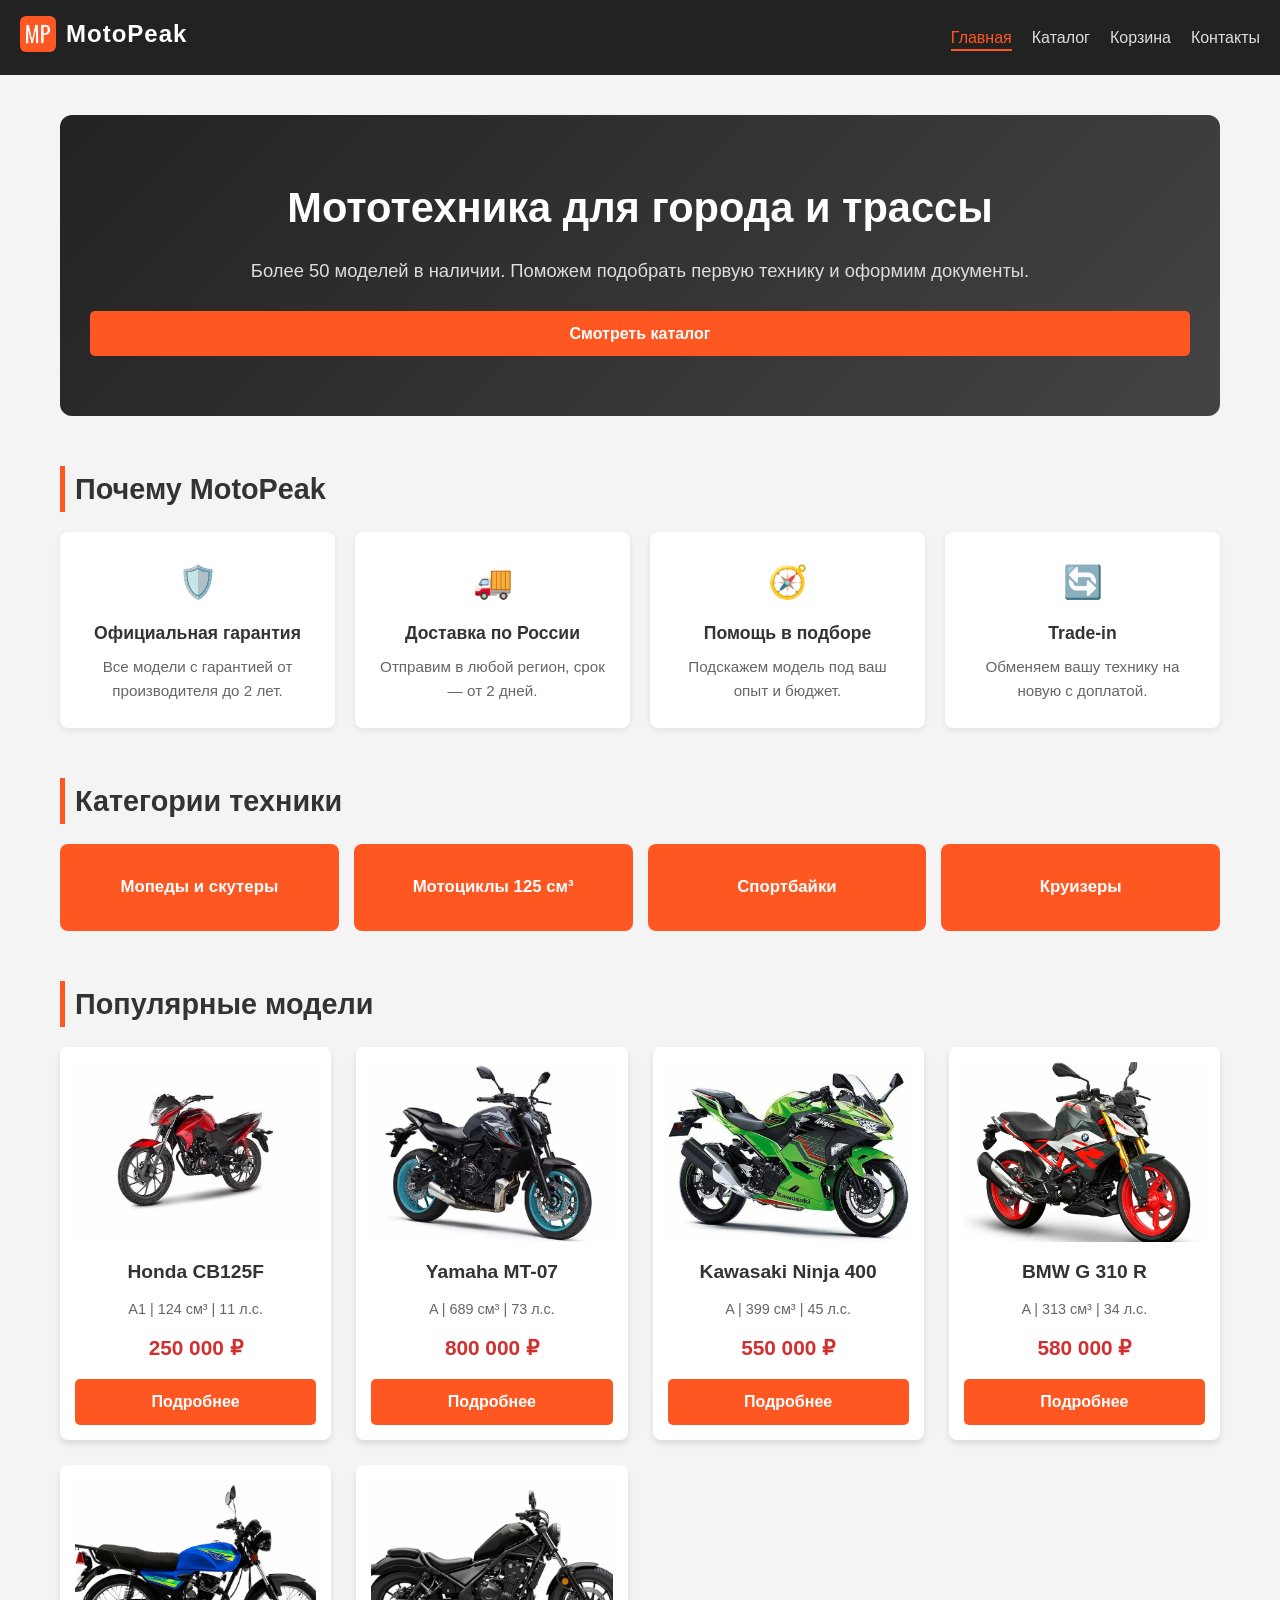
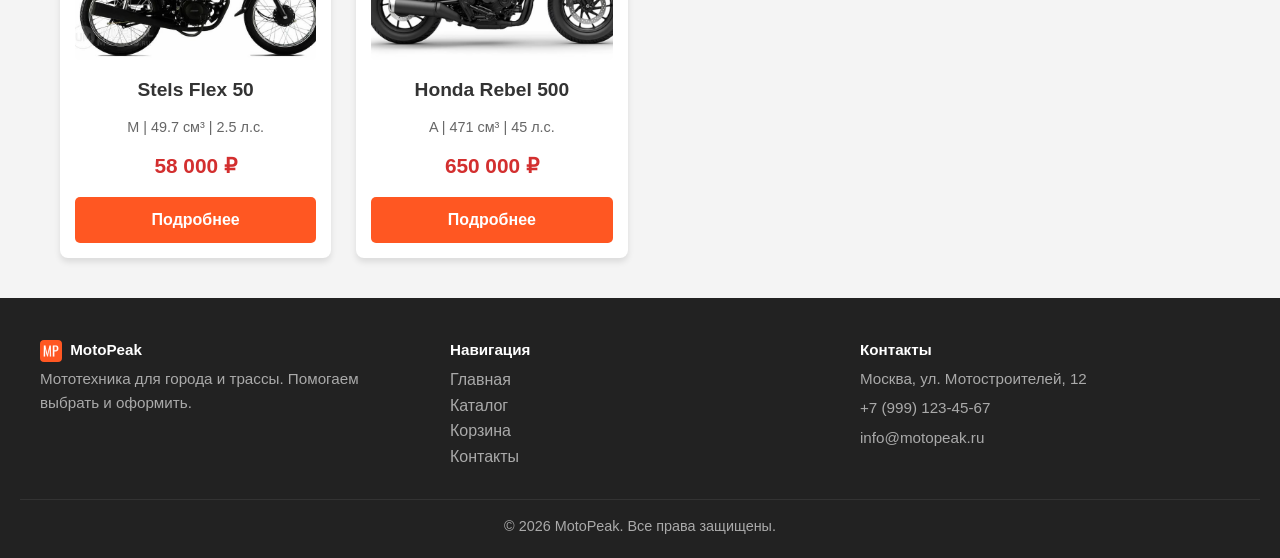
==== index.html @ 098b75d6 "ПР1" ====
<!DOCTYPE html>
<html lang="ru">
<head>
    <meta charset="UTF-8">
    <meta name="viewport" content="width=device-width, initial-scale=1.0">
    <title>MotoPeak — магазин мототехники</title>
	<link rel="icon" type="image/png" sizes="32x32" href="img/favicon/favicon-32x32.png">
	<link rel="icon" type="image/png" sizes="16x16" href="img/favicon/favicon-16x16.png">
	<link rel="apple-touch-icon" sizes="180x180" href="img/favicon/apple-touch-icon.png">
	<link rel="shortcut icon" href="img/favicon/favicon.ico">
	<meta name="description" content="MotoPeak — магазин мототехники. Более 50 моделей мотоциклов, скутеров и мопедов. Доставка по России, гарантия, trade-in.">
    <link rel="stylesheet" href="css/style.css">
</head>
<body>
    <header class="header">
        <div class="logo">
			<a href="index.html" class="logo-link">
				<img src="img/logo.png" alt="Логотип MotoPeak" class="logo-img">
				<span>MotoPeak</span>
			</a>
		</div>
        <nav class="main-nav">
            <ul>
                <li><a href="index.html" class="active">Главная</a></li>
                <li><a href="catalog.html">Каталог</a></li>
                <li><a href="cart.html">Корзина</a></li>
                <li><a href="contacts.html">Контакты</a></li>
            </ul>
        </nav>
    </header>

    <main>
        <!-- Hero -->
        <section class="hero">
            <div class="hero-content">
                <h1>Мототехника для города и трассы</h1>
                <p>Более 50 моделей в наличии. Поможем подобрать первую технику и оформим документы.</p>
                <a href="catalog.html" class="btn btn-large">Смотреть каталог</a>
            </div>
        </section>

        <!-- Преимущества -->
        <section class="advantages">
            <h2>Почему MotoPeak</h2>
            <div class="advantages-grid">
                <article class="advantage">
                    <span class="advantage-icon">🛡️</span>
                    <h3>Официальная гарантия</h3>
                    <p>Все модели с гарантией от производителя до 2 лет.</p>
                </article>
                <article class="advantage">
                    <span class="advantage-icon">🚚</span>
                    <h3>Доставка по России</h3>
                    <p>Отправим в любой регион, срок — от 2 дней.</p>
                </article>
                <article class="advantage">
                    <span class="advantage-icon">🧭</span>
                    <h3>Помощь в подборе</h3>
                    <p>Подскажем модель под ваш опыт и бюджет.</p>
                </article>
                <article class="advantage">
                    <span class="advantage-icon">🔄</span>
                    <h3>Trade-in</h3>
                    <p>Обменяем вашу технику на новую с доплатой.</p>
                </article>
            </div>
        </section>

        <!-- Категории -->
        <section class="categories">
            <h2>Категории техники</h2>
            <div class="categories-grid">
                <a href="catalog.html" class="category-card">Мопеды и скутеры</a>
                <a href="catalog.html" class="category-card">Мотоциклы 125 см³</a>
                <a href="catalog.html" class="category-card">Спортбайки</a>
                <a href="catalog.html" class="category-card">Круизеры</a>
            </div>
        </section>

        <!-- Популярные модели -->
        <section class="featured">
            <h2>Популярные модели</h2>
            <div class="product-grid">
                <article class="product-card">
                    <img src="img/honda-cb125f.jpg" alt="Мотоцикл Honda CB125F" class="product-img">
                    <h3>Honda CB125F</h3>
                    <p class="specs">A1 | 124 см³ | 11 л.с.</p>
                    <p class="price">250 000 ₽</p>
                    <a href="item.html" class="btn">Подробнее</a>
                </article>
                <article class="product-card">
                    <img src="img/yamaha-mt07.jpg" alt="Мотоцикл Yamaha MT-07" class="product-img">
                    <h3>Yamaha MT-07</h3>
                    <p class="specs">A | 689 см³ | 73 л.с.</p>
                    <p class="price">800 000 ₽</p>
                    <a href="item.html" class="btn">Подробнее</a>
                </article>
                <article class="product-card">
                    <img src="img/kawasaki-ninja400.jpg" alt="Мотоцикл Kawasaki Ninja 400" class="product-img">
                    <h3>Kawasaki Ninja 400</h3>
                    <p class="specs">A | 399 см³ | 45 л.с.</p>
                    <p class="price">550 000 ₽</p>
                    <a href="item.html" class="btn">Подробнее</a>
                </article>
                <article class="product-card">
                    <img src="img/bmw-g310r.jpg" alt="Мотоцикл BMW G 310 R" class="product-img">
                    <h3>BMW G 310 R</h3>
                    <p class="specs">A | 313 см³ | 34 л.с.</p>
                    <p class="price">580 000 ₽</p>
                    <a href="item.html" class="btn">Подробнее</a>
                </article>
                <article class="product-card">
                    <img src="img/stels-flex50.jpg" alt="Скутер Stels Flex 50" class="product-img">
                    <h3>Stels Flex 50</h3>
                    <p class="specs">M | 49.7 см³ | 2.5 л.с.</p>
                    <p class="price">58 000 ₽</p>
                    <a href="item.html" class="btn">Подробнее</a>
                </article>
                <article class="product-card">
                    <img src="img/honda-rebel500.jpg" alt="Мотоцикл Honda Rebel 500" class="product-img">
                    <h3>Honda Rebel 500</h3>
                    <p class="specs">A | 471 см³ | 45 л.с.</p>
                    <p class="price">650 000 ₽</p>
                    <a href="item.html" class="btn">Подробнее</a>
                </article>
            </div>
        </section>
    </main>

    <footer class="footer">
    <div class="footer-content">
        <div class="footer-col">
            <p class="footer-title"><img src="img/logo.png" alt="" class="footer-logo-img"> MotoPeak</p>
            <p>Мототехника для города и трассы. Помогаем выбрать и оформить.</p>
        </div>
        <div class="footer-col">
            <p class="footer-title">Навигация</p>
            <ul>
                <li><a href="index.html">Главная</a></li>
                <li><a href="catalog.html">Каталог</a></li>
                <li><a href="cart.html">Корзина</a></li>
                <li><a href="contacts.html">Контакты</a></li>
            </ul>
        </div>
        <div class="footer-col">
            <p class="footer-title">Контакты</p>
            <p>Москва, ул. Мотостроителей, 12</p>
            <p>+7 (999) 123-45-67</p>
            <p>info@motopeak.ru</p>
        </div>
    </div>
    <p class="footer-bottom">&copy; 2026 MotoPeak. Все права защищены.</p>
</footer>
</body>
</html>
---- css/style.css ----
/* --- Базовые настройки --- */
* {
    margin: 0;
    padding: 0;
    box-sizing: border-box;
}

body {
    font-family: 'Segoe UI', Tahoma, Geneva, Verdana, sans-serif;
    line-height: 1.6;
    color: #333;
    background-color: #f4f4f4;
    display: flex;
    flex-direction: column;
    min-height: 100vh;
}

a {
    text-decoration: none;
    color: inherit;
}

/* --- Шапка сайта --- */
.header {
    background-color: #222;
    color: #fff;
    padding: 15px 20px;
    display: flex;
    justify-content: space-between;
    align-items: center;
    flex-wrap: wrap;
}

.logo span {
    font-size: 1.5rem;
    font-weight: bold;
    letter-spacing: 1px;
}

.main-nav ul {
    list-style: none;
    display: flex;
    gap: 20px;
    flex-wrap: wrap;
}

.main-nav a {
    color: #ddd;
    font-weight: 500;
    transition: color 0.3s ease;
}

.main-nav a:hover {
    color: #ff5722;
}

/* --- Основная часть --- */
main {
    flex: 1;
    max-width: 1200px;
    margin: 0 auto;
    padding: 40px 20px;
    width: 100%;
}

h1 {
    text-align: center;
    font-size: 2.2rem;
    margin-bottom: 10px;
    color: #111;
}

.subtitle {
    text-align: center;
    color: #666;
    margin-bottom: 40px;
}

h2 {
    font-size: 1.8rem;
    margin-bottom: 20px;
    border-left: 5px solid #ff5722;
    padding-left: 10px;
}

/* --- Hero --- */
.hero {
    background: linear-gradient(135deg, #222 0%, #444 100%);
    color: #fff;
    padding: 60px 30px;
    border-radius: 12px;
    margin-bottom: 50px;
    text-align: center;
}
.hero h1 { color: #fff; font-size: 2.6rem; margin-bottom: 15px; }
.hero p { font-size: 1.15rem; color: #ddd; margin-bottom: 25px; }
.btn-large { padding: 14px 32px; font-size: 1.1rem; width: auto; display: inline-block; }

/* --- Преимущества --- */
.advantages { margin-bottom: 50px; }
.advantages-grid {
    display: grid;
    grid-template-columns: repeat(auto-fit, minmax(220px, 1fr));
    gap: 20px;
}
.advantage {
    background: #fff;
    padding: 25px 20px;
    border-radius: 8px;
    text-align: center;
    box-shadow: 0 2px 6px rgba(0,0,0,0.08);
}
.advantage-icon { font-size: 2rem; display: block; margin-bottom: 10px; }
.advantage h3 { font-size: 1.1rem; margin-bottom: 8px; }
.advantage p { color: #666; font-size: 0.95rem; }

/* --- Категории --- */
.categories { margin-bottom: 50px; }
.categories-grid {
    display: grid;
    grid-template-columns: repeat(auto-fit, minmax(180px, 1fr));
    gap: 15px;
}
.category-card {
    background: #ff5722;
    color: #fff;
    padding: 30px 15px;
    border-radius: 8px;
    text-align: center;
    font-weight: bold;
    font-size: 1.05rem;
    transition: background 0.3s;
}
.category-card:hover { background: #e64a19; }

/* --- Сетка карточек --- */
.product-grid {
    display: grid;
    grid-template-columns: repeat(auto-fill, minmax(250px, 1fr));
    gap: 25px;
}

.product-card {
    background: #fff;
    border-radius: 8px;
    padding: 15px;
    box-shadow: 0 4px 6px rgba(0,0,0,0.1);
    display: flex;
    flex-direction: column;
    align-items: center;
    text-align: center;
    transition: transform 0.2s ease, box-shadow 0.2s ease;
}

.product-card:hover {
    transform: translateY(-5px);
    box-shadow: 0 8px 15px rgba(0,0,0,0.15);
}

.product-img {
    width: 100%;
    height: 180px;
    object-fit: cover;
    border-radius: 5px;
    margin-bottom: 15px;
    background-color: #e0e0e0;
}

.product-card h3 {
    font-size: 1.2rem;
    margin-bottom: 10px;
}

.specs {
    font-size: 0.9rem;
    color: #666;
    margin-bottom: 10px;
}

.price {
    font-size: 1.3rem;
    font-weight: bold;
    color: #d32f2f;
    margin-bottom: 15px;
    margin-top: auto;
}

.btn {
    display: inline-block;
    background-color: #ff5722;
    color: #fff;
    padding: 10px 20px;
    border-radius: 5px;
    font-weight: bold;
    transition: background-color 0.3s;
    width: 100%;
    text-align: center;
    border: none;
    cursor: pointer;
    font-family: inherit;
    font-size: 1rem;
}

.btn:hover {
    background-color: #e64a19;
}

.btn-secondary {
    background-color: #555;
}
.btn-secondary:hover {
    background-color: #333;
}

/* --- Фильтры --- */
.filters {
    display: flex;
    flex-wrap: wrap;
    gap: 20px;
    background: #fff;
    padding: 15px 20px;
    border-radius: 8px;
    margin-bottom: 30px;
    box-shadow: 0 2px 4px rgba(0,0,0,0.05);
}

.filter-group {
    display: flex;
    flex-direction: column;
}

.filter-group label {
    font-size: 0.9rem;
    margin-bottom: 5px;
    color: #555;
    font-weight: bold;
}

.filter-group select {
    padding: 8px 12px;
    border: 1px solid #ccc;
    border-radius: 4px;
    font-family: inherit;
    background-color: #f9f9f9;
}

/* --- Страница товара --- */
.item-container {
    display: grid;
    grid-template-columns: 1fr 1fr;
    gap: 40px;
    background: #fff;
    padding: 30px;
    border-radius: 8px;
    box-shadow: 0 4px 6px rgba(0,0,0,0.1);
    margin-bottom: 50px;
}

.item-image .product-img {
    height: auto;
    max-height: 500px;
}

.item-details h2 {
    font-size: 1.4rem;
    border-left: none;
    padding-left: 0;
    margin-top: 25px;
    margin-bottom: 15px;
}

.specs-list {
    list-style: none;
    margin-bottom: 20px;
}

.specs-list li {
    padding: 8px 0;
    border-bottom: 1px solid #eee;
}

.item-details .price {
    font-size: 2rem;
    margin-bottom: 20px;
}

.add-to-cart {
    margin-top: 20px;
    cursor: pointer;
    font-size: 1.1rem;
}

.item-guarantees {
    display: flex;
    flex-wrap: wrap;
    gap: 15px;
    margin: 20px 0;
    font-size: 0.95rem;
    color: #555;
}

/* --- Корзина --- */
.cart-container {
    background: #fff;
    padding: 20px;
    border-radius: 8px;
    box-shadow: 0 4px 6px rgba(0,0,0,0.1);
}

.cart-table {
    width: 100%;
    border-collapse: collapse;
    margin-bottom: 20px;
}

.cart-table th, .cart-table td {
    padding: 12px;
    text-align: left;
    border-bottom: 1px solid #ddd;
}

.cart-table th {
    background-color: #f4f4f4;
    font-weight: bold;
}

.text-right {
    text-align: right;
}

.cart-actions {
    display: flex;
    justify-content: space-between;
    margin-top: 20px;
    gap: 15px;
    flex-wrap: wrap;
}

/* --- Контакты --- */
.contacts-container {
    display: grid;
    grid-template-columns: 1fr 1fr;
    gap: 40px;
}

.contact-info, .contact-form {
    background: #fff;
    padding: 30px;
    border-radius: 8px;
    box-shadow: 0 4px 6px rgba(0,0,0,0.1);
}

.slogan {
    font-style: italic;
    color: #ff5722;
    margin-top: 20px;
    font-size: 1.1rem;
}

/* --- Формы --- */
.form-group {
    margin-bottom: 15px;
}

.form-group label {
    display: block;
    margin-bottom: 5px;
    font-weight: bold;
    color: #333;
}

.form-group input, .form-group textarea {
    width: 100%;
    padding: 10px;
    border: 1px solid #ccc;
    border-radius: 4px;
    font-family: inherit;
}

.form-group input:disabled, .form-group textarea:disabled,
select:disabled, button:disabled, .btn:disabled {
    background-color: #e9ecef;
    cursor: not-allowed;
    opacity: 0.7;
}

/* --- Хлебные крошки --- */
.breadcrumbs {
    font-size: 0.9rem;
    color: #666;
    margin-bottom: 20px;
}
.breadcrumbs a { color: #ff5722; }
.breadcrumbs span { color: #999; }

/* --- Блок "Не нашли модель" --- */
.catalog-cta {
    background: #fff;
    padding: 30px;
    border-radius: 8px;
    text-align: center;
    margin-top: 40px;
    box-shadow: 0 4px 6px rgba(0,0,0,0.1);
}
.catalog-cta h2 { border-left: none; padding-left: 0; }
.catalog-cta p { margin-bottom: 20px; color: #666; }
.catalog-cta .btn { width: auto; display: inline-block; }

/* --- Похожие модели --- */
.related { margin-top: 50px; }

/* --- Подвал --- */
.footer {
    background-color: #222;
    color: #aaa;
    padding: 40px 20px 20px;
    margin-top: auto;
}
.footer-content {
    max-width: 1200px;
    margin: 0 auto;
    display: grid;
    grid-template-columns: repeat(auto-fit, minmax(220px, 1fr));
    gap: 30px;
}
.footer-col h3 { color: #fff; margin-bottom: 12px; font-size: 1.05rem; }
.footer-col ul { list-style: none; }
.footer-col a { color: #aaa; }
.footer-col a:hover { color: #ff5722; }
.footer-col p { font-size: 0.95rem; margin-bottom: 5px; }
.footer-bottom {
    text-align: center;
    border-top: 1px solid #333;
    padding-top: 15px;
    margin-top: 30px;
    font-size: 0.9rem;
}

/* --- Адаптивность --- */
@media (max-width: 768px) {
    .item-container, .contacts-container {
        grid-template-columns: 1fr;
    }
    .cart-table {
        display: block;
        overflow-x: auto;
    }
}

@media (max-width: 600px) {
    .header {
        flex-direction: column;
        gap: 15px;
    }
    .main-nav ul {
        justify-content: center;
        gap: 15px;
    }
    h1 { font-size: 1.8rem; }
    .hero h1 { font-size: 2rem; }
    .product-grid {
        grid-template-columns: 1fr;
    }
    .cart-actions {
        flex-direction: column;
    }
}

/* --- Логотип в шапке --- */
.logo-link {
    display: inline-flex;
    align-items: center;
    gap: 10px;
}
.logo-link span {
    font-size: 1.5rem;
    font-weight: bold;
    letter-spacing: 1px;
    color: #fff;
}
.logo-img {
    height: 36px;
    width: 36px;
    border-radius: 6px;
    display: block;
}

/* --- Логотип в подвале --- */
.footer-logo-img {
    height: 22px;
    width: 22px;
    border-radius: 4px;
    vertical-align: middle;
    margin-right: 4px;
}

/* --- Стили для заголовков в подвале --- */
.footer-title {
    color: #fff;
    margin-bottom: 12px;
    font-size: 1.05rem;
    font-weight: bold;
}

.main-nav a.active {
    color: #ff5722; /* Оранжевый цвет */
    border-bottom: 2px solid #ff5722;
    padding-bottom: 3px;
}
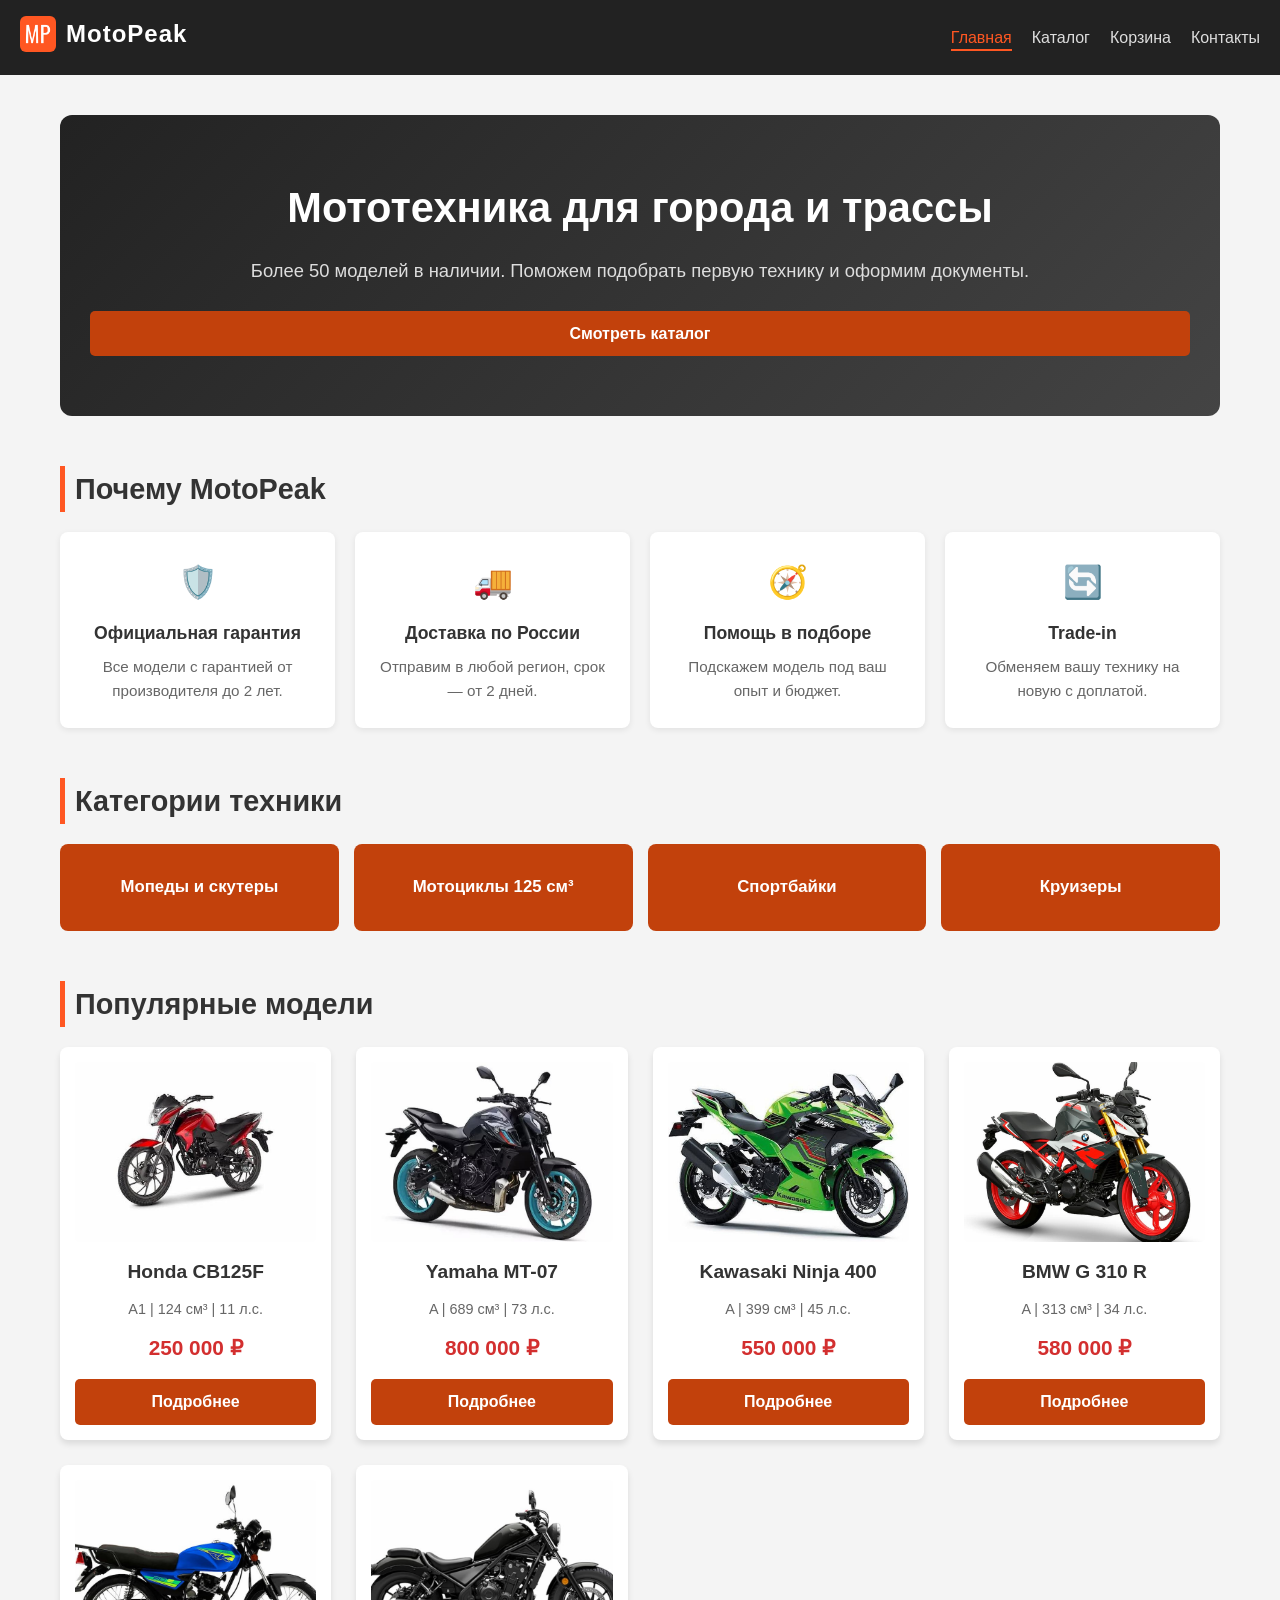
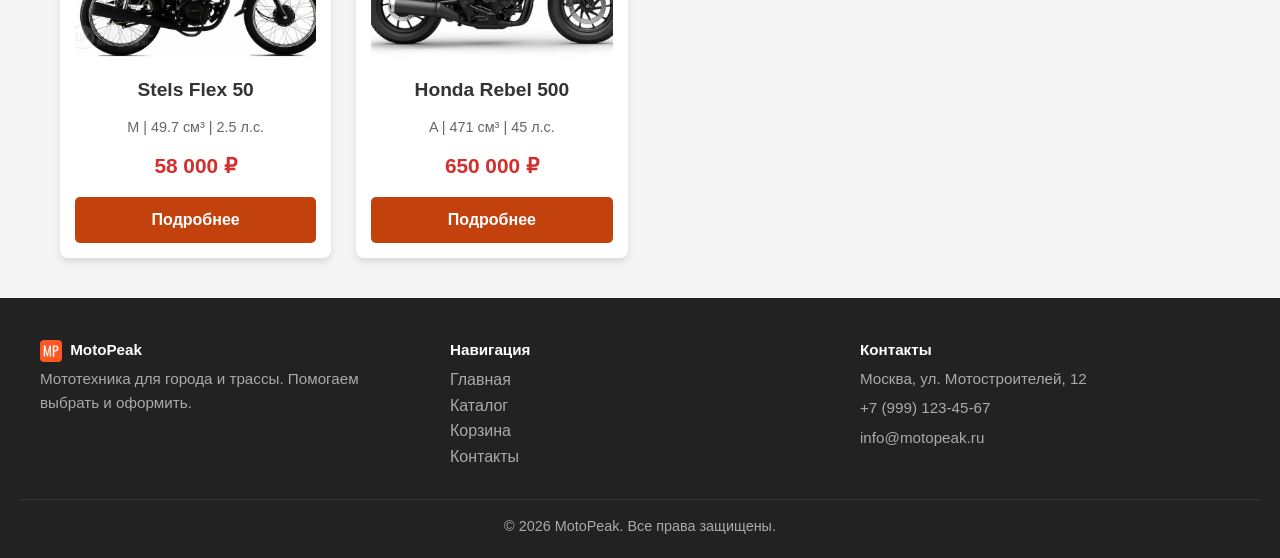
==== commit cb87ce89: "Update index.html" ====
--- a/index.html
+++ b/index.html
@@ -4,21 +4,21 @@
     <meta charset="UTF-8">
     <meta name="viewport" content="width=device-width, initial-scale=1.0">
     <title>MotoPeak — магазин мототехники</title>
-	<link rel="icon" type="image/png" sizes="32x32" href="img/favicon/favicon-32x32.png">
-	<link rel="icon" type="image/png" sizes="16x16" href="img/favicon/favicon-16x16.png">
-	<link rel="apple-touch-icon" sizes="180x180" href="img/favicon/apple-touch-icon.png">
-	<link rel="shortcut icon" href="img/favicon/favicon.ico">
-	<meta name="description" content="MotoPeak — магазин мототехники. Более 50 моделей мотоциклов, скутеров и мопедов. Доставка по России, гарантия, trade-in.">
+    <meta name="description" content="MotoPeak — магазин мототехники. Более 50 моделей мотоциклов, скутеров и мопедов. Доставка по России, гарантия, trade-in.">
+    <link rel="icon" type="image/png" sizes="32x32" href="img/favicon/favicon-32x32.png">
+    <link rel="icon" type="image/png" sizes="16x16" href="img/favicon/favicon-16x16.png">
+    <link rel="apple-touch-icon" sizes="180x180" href="img/favicon/apple-touch-icon.png">
+    <link rel="shortcut icon" href="img/favicon/favicon.ico">
     <link rel="stylesheet" href="css/style.css">
 </head>
 <body>
     <header class="header">
         <div class="logo">
-			<a href="index.html" class="logo-link">
-				<img src="img/logo.png" alt="Логотип MotoPeak" class="logo-img">
-				<span>MotoPeak</span>
-			</a>
-		</div>
+            <a href="index.html" class="logo-link">
+                <img src="img/logo.png" alt="Логотип MotoPeak" class="logo-img">
+                <span>MotoPeak</span>
+            </a>
+        </div>
         <nav class="main-nav">
             <ul>
                 <li><a href="index.html" class="active">Главная</a></li>
@@ -128,28 +128,28 @@
     </main>
 
     <footer class="footer">
-    <div class="footer-content">
-        <div class="footer-col">
-            <p class="footer-title"><img src="img/logo.png" alt="" class="footer-logo-img"> MotoPeak</p>
-            <p>Мототехника для города и трассы. Помогаем выбрать и оформить.</p>
+        <div class="footer-content">
+            <div class="footer-col">
+                <p class="footer-title"><img src="img/logo.png" alt="" class="footer-logo-img"> MotoPeak</p>
+                <p>Мототехника для города и трассы. Помогаем выбрать и оформить.</p>
+            </div>
+            <div class="footer-col">
+                <p class="footer-title">Навигация</p>
+                <ul>
+                    <li><a href="index.html">Главная</a></li>
+                    <li><a href="catalog.html">Каталог</a></li>
+                    <li><a href="cart.html">Корзина</a></li>
+                    <li><a href="contacts.html">Контакты</a></li>
+                </ul>
+            </div>
+            <div class="footer-col">
+                <p class="footer-title">Контакты</p>
+                <p>Москва, ул. Мотостроителей, 12</p>
+                <p>+7 (999) 123-45-67</p>
+                <p>info@motopeak.ru</p>
+            </div>
         </div>
-        <div class="footer-col">
-            <p class="footer-title">Навигация</p>
-            <ul>
-                <li><a href="index.html">Главная</a></li>
-                <li><a href="catalog.html">Каталог</a></li>
-                <li><a href="cart.html">Корзина</a></li>
-                <li><a href="contacts.html">Контакты</a></li>
-            </ul>
-        </div>
-        <div class="footer-col">
-            <p class="footer-title">Контакты</p>
-            <p>Москва, ул. Мотостроителей, 12</p>
-            <p>+7 (999) 123-45-67</p>
-            <p>info@motopeak.ru</p>
-        </div>
-    </div>
-    <p class="footer-bottom">&copy; 2026 MotoPeak. Все права защищены.</p>
-</footer>
+        <p class="footer-bottom">&copy; 2026 MotoPeak. Все права защищены.</p>
+    </footer>
 </body>
-</html>+</html>
--- a/css/style.css
+++ b/css/style.css
@@ -31,10 +31,22 @@
     flex-wrap: wrap;
 }
 
-.logo span {
+.logo-link {
+    display: inline-flex;
+    align-items: center;
+    gap: 10px;
+}
+.logo-link span {
     font-size: 1.5rem;
     font-weight: bold;
     letter-spacing: 1px;
+    color: #fff;
+}
+.logo-img {
+    height: 36px;
+    width: 36px;
+    border-radius: 6px;
+    display: block;
 }
 
 .main-nav ul {
@@ -52,6 +64,12 @@
 
 .main-nav a:hover {
     color: #ff5722;
+}
+
+.main-nav a.active {
+    color: #ff5722;
+    border-bottom: 2px solid #ff5722;
+    padding-bottom: 3px;
 }
 
 /* --- Основная часть --- */
@@ -122,7 +140,7 @@
     gap: 15px;
 }
 .category-card {
-    background: #ff5722;
+    background: #c2410c;
     color: #fff;
     padding: 30px 15px;
     border-radius: 8px;
@@ -131,7 +149,7 @@
     font-size: 1.05rem;
     transition: background 0.3s;
 }
-.category-card:hover { background: #e64a19; }
+.category-card:hover { background: #a52f08; }
 
 /* --- Сетка карточек --- */
 .product-grid {
@@ -187,7 +205,7 @@
 
 .btn {
     display: inline-block;
-    background-color: #ff5722;
+    background-color: #c2410c;
     color: #fff;
     padding: 10px 20px;
     border-radius: 5px;
@@ -202,7 +220,7 @@
 }
 
 .btn:hover {
-    background-color: #e64a19;
+    background-color: #a52f08;
 }
 
 .btn-secondary {
@@ -352,7 +370,7 @@
 
 .slogan {
     font-style: italic;
-    color: #ff5722;
+    color: #c2410c;
     margin-top: 20px;
     font-size: 1.1rem;
 }
@@ -380,6 +398,7 @@
 .form-group input:disabled, .form-group textarea:disabled,
 select:disabled, button:disabled, .btn:disabled {
     background-color: #e9ecef;
+    color: #444;
     cursor: not-allowed;
     opacity: 0.7;
 }
@@ -390,8 +409,8 @@
     color: #666;
     margin-bottom: 20px;
 }
-.breadcrumbs a { color: #ff5722; }
-.breadcrumbs span { color: #999; }
+.breadcrumbs a { color: #c2410c; text-decoration: underline; }
+.breadcrumbs span { color: #666; }
 
 /* --- Блок "Не нашли модель" --- */
 .catalog-cta {
@@ -423,7 +442,6 @@
     grid-template-columns: repeat(auto-fit, minmax(220px, 1fr));
     gap: 30px;
 }
-.footer-col h3 { color: #fff; margin-bottom: 12px; font-size: 1.05rem; }
 .footer-col ul { list-style: none; }
 .footer-col a { color: #aaa; }
 .footer-col a:hover { color: #ff5722; }
@@ -434,6 +452,21 @@
     padding-top: 15px;
     margin-top: 30px;
     font-size: 0.9rem;
+}
+
+.footer-logo-img {
+    height: 22px;
+    width: 22px;
+    border-radius: 4px;
+    vertical-align: middle;
+    margin-right: 4px;
+}
+
+.footer-title {
+    color: #fff;
+    margin-bottom: 12px;
+    font-size: 1.05rem;
+    font-weight: bold;
 }
 
 /* --- Адаптивность --- */
@@ -465,45 +498,3 @@
         flex-direction: column;
     }
 }
-
-/* --- Логотип в шапке --- */
-.logo-link {
-    display: inline-flex;
-    align-items: center;
-    gap: 10px;
-}
-.logo-link span {
-    font-size: 1.5rem;
-    font-weight: bold;
-    letter-spacing: 1px;
-    color: #fff;
-}
-.logo-img {
-    height: 36px;
-    width: 36px;
-    border-radius: 6px;
-    display: block;
-}
-
-/* --- Логотип в подвале --- */
-.footer-logo-img {
-    height: 22px;
-    width: 22px;
-    border-radius: 4px;
-    vertical-align: middle;
-    margin-right: 4px;
-}
-
-/* --- Стили для заголовков в подвале --- */
-.footer-title {
-    color: #fff;
-    margin-bottom: 12px;
-    font-size: 1.05rem;
-    font-weight: bold;
-}
-
-.main-nav a.active {
-    color: #ff5722; /* Оранжевый цвет */
-    border-bottom: 2px solid #ff5722;
-    padding-bottom: 3px;
-}
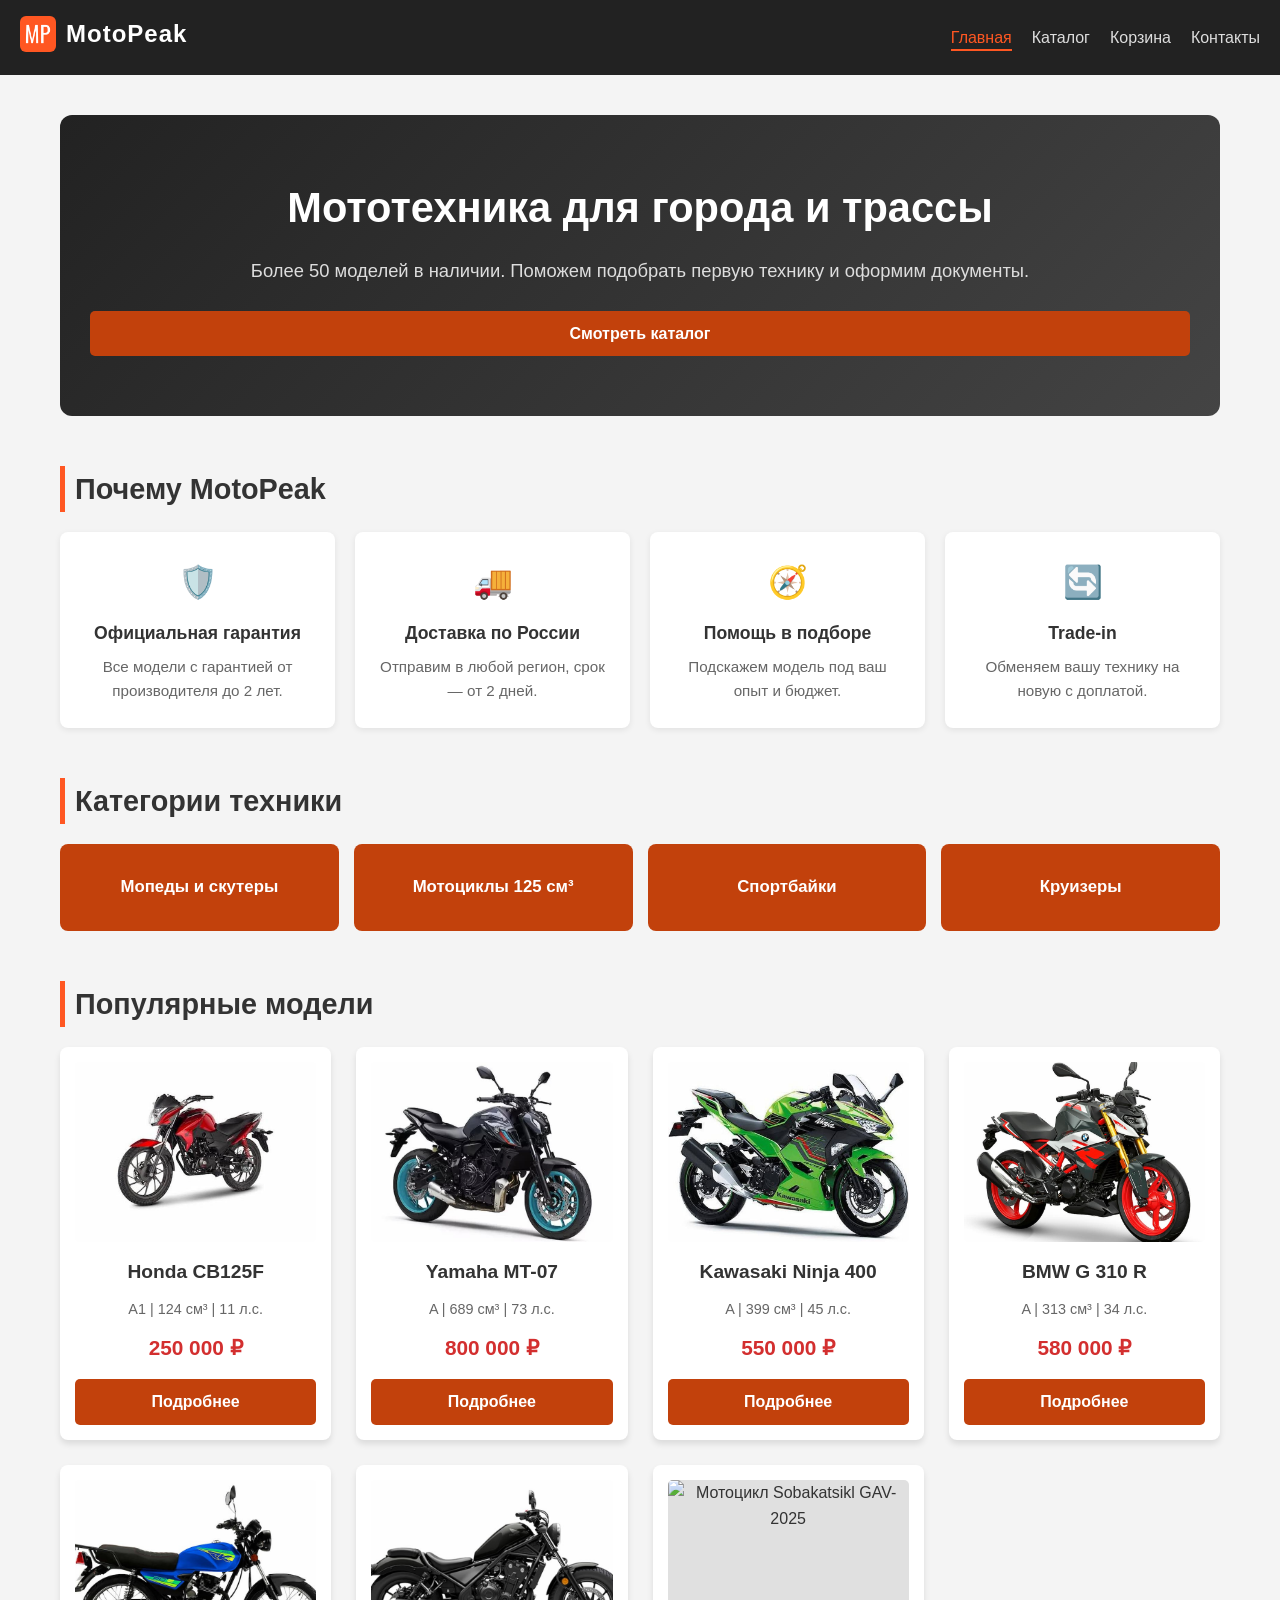
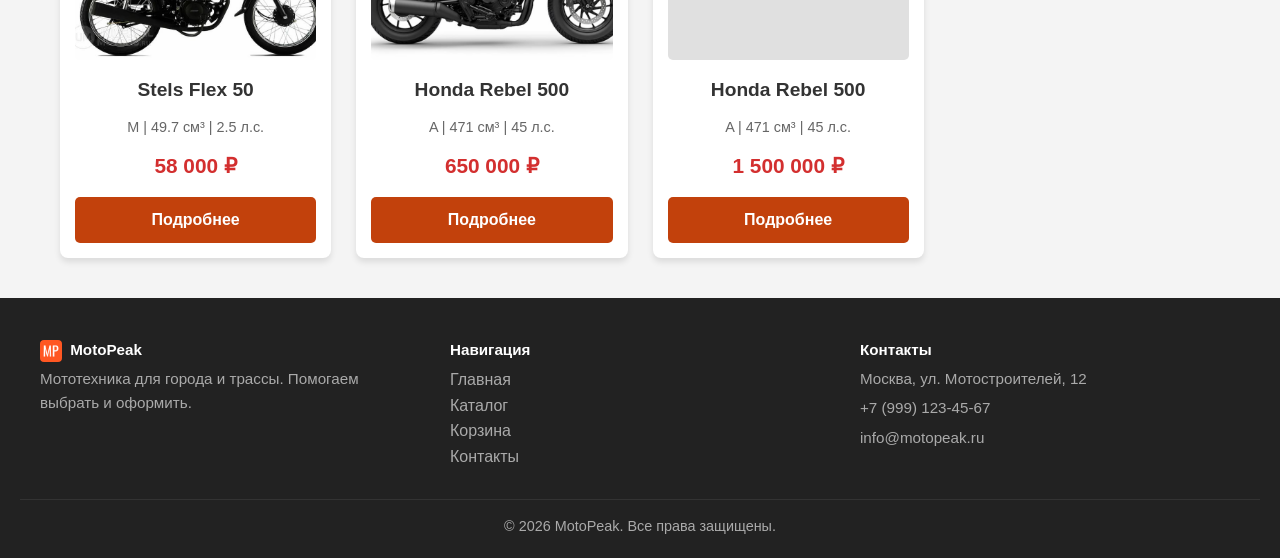
==== commit 04a63783: "Update index.html" ====
--- a/index.html
+++ b/index.html
@@ -123,6 +123,13 @@
                     <p class="price">650 000 ₽</p>
                     <a href="item.html" class="btn">Подробнее</a>
                 </article>
+                <article class="product-card">
+                    <img src="img/Sobakatsikl GAV-2025.jpg" alt="Мотоцикл Sobakatsikl GAV-2025" class="product-img">
+                    <h3>Honda Rebel 500</h3>
+                    <p class="specs">A | 471 см³ | 45 л.с.</p>
+                    <p class="price">1 500 000 ₽</p>
+                    <a href="item.html" class="btn">Подробнее</a>
+                </article>
             </div>
         </section>
     </main>
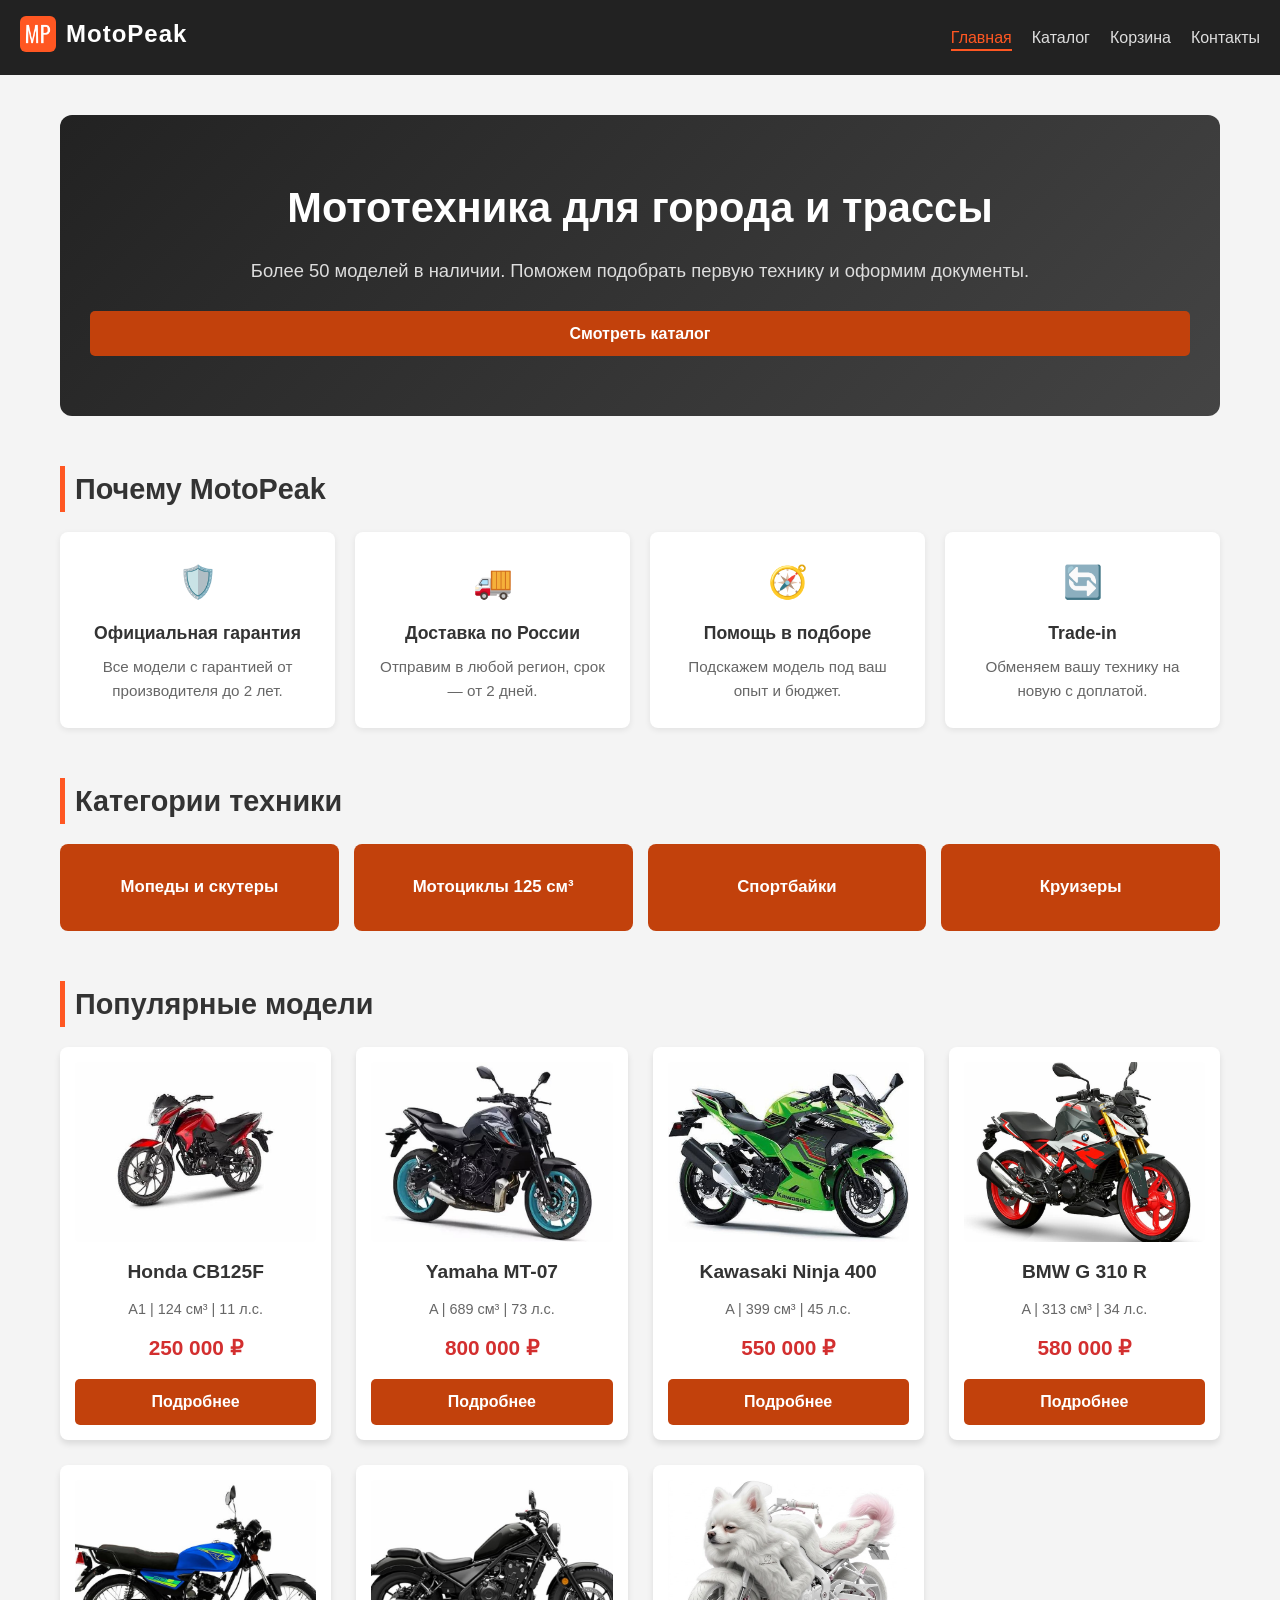
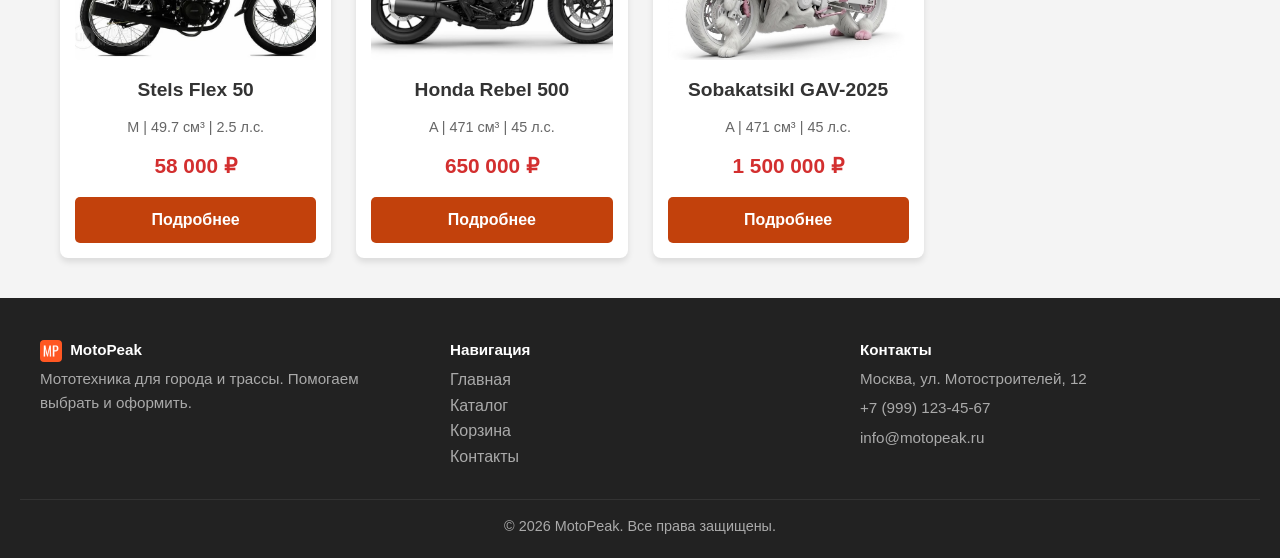
==== commit c81fb485: "Update index.html" ====
--- a/index.html
+++ b/index.html
@@ -125,7 +125,7 @@
                 </article>
                 <article class="product-card">
                     <img src="img/Sobakatsikl GAV-2025.jpg" alt="Мотоцикл Sobakatsikl GAV-2025" class="product-img">
-                    <h3>Honda Rebel 500</h3>
+                    <h3>Sobakatsikl GAV-2025</h3>
                     <p class="specs">A | 471 см³ | 45 л.с.</p>
                     <p class="price">1 500 000 ₽</p>
                     <a href="item.html" class="btn">Подробнее</a>
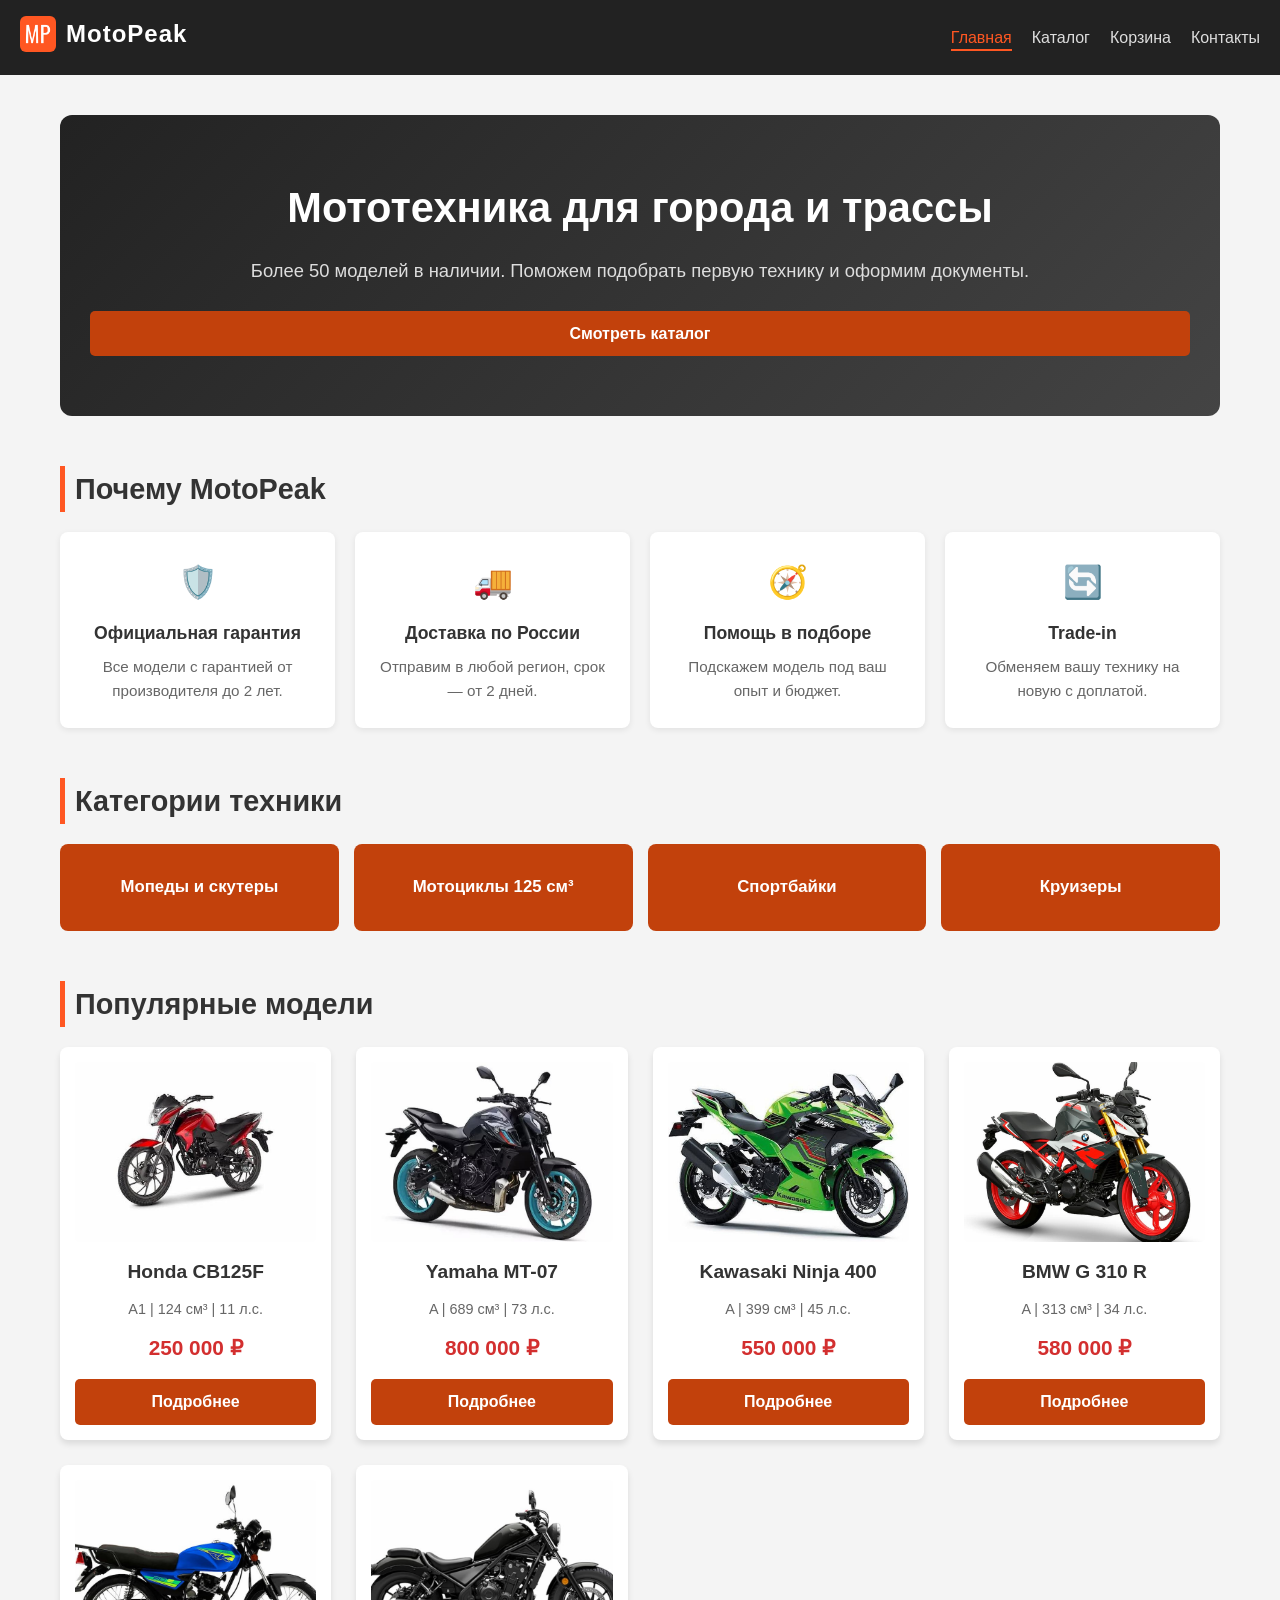
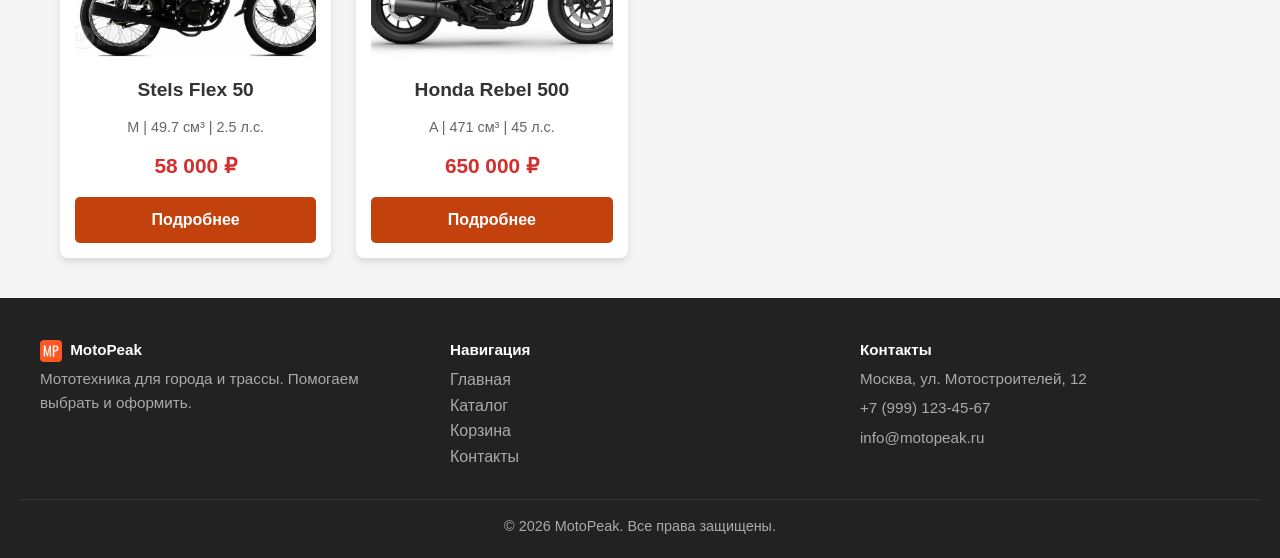
==== commit 68ef1339: "Update index.html" ====
--- a/index.html
+++ b/index.html
@@ -123,13 +123,6 @@
                     <p class="price">650 000 ₽</p>
                     <a href="item.html" class="btn">Подробнее</a>
                 </article>
-                <article class="product-card">
-                    <img src="img/Sobakatsikl GAV-2025.jpg" alt="Мотоцикл Sobakatsikl GAV-2025" class="product-img">
-                    <h3>Sobakatsikl GAV-2025</h3>
-                    <p class="specs">A | 471 см³ | 45 л.с.</p>
-                    <p class="price">1 500 000 ₽</p>
-                    <a href="item.html" class="btn">Подробнее</a>
-                </article>
             </div>
         </section>
     </main>
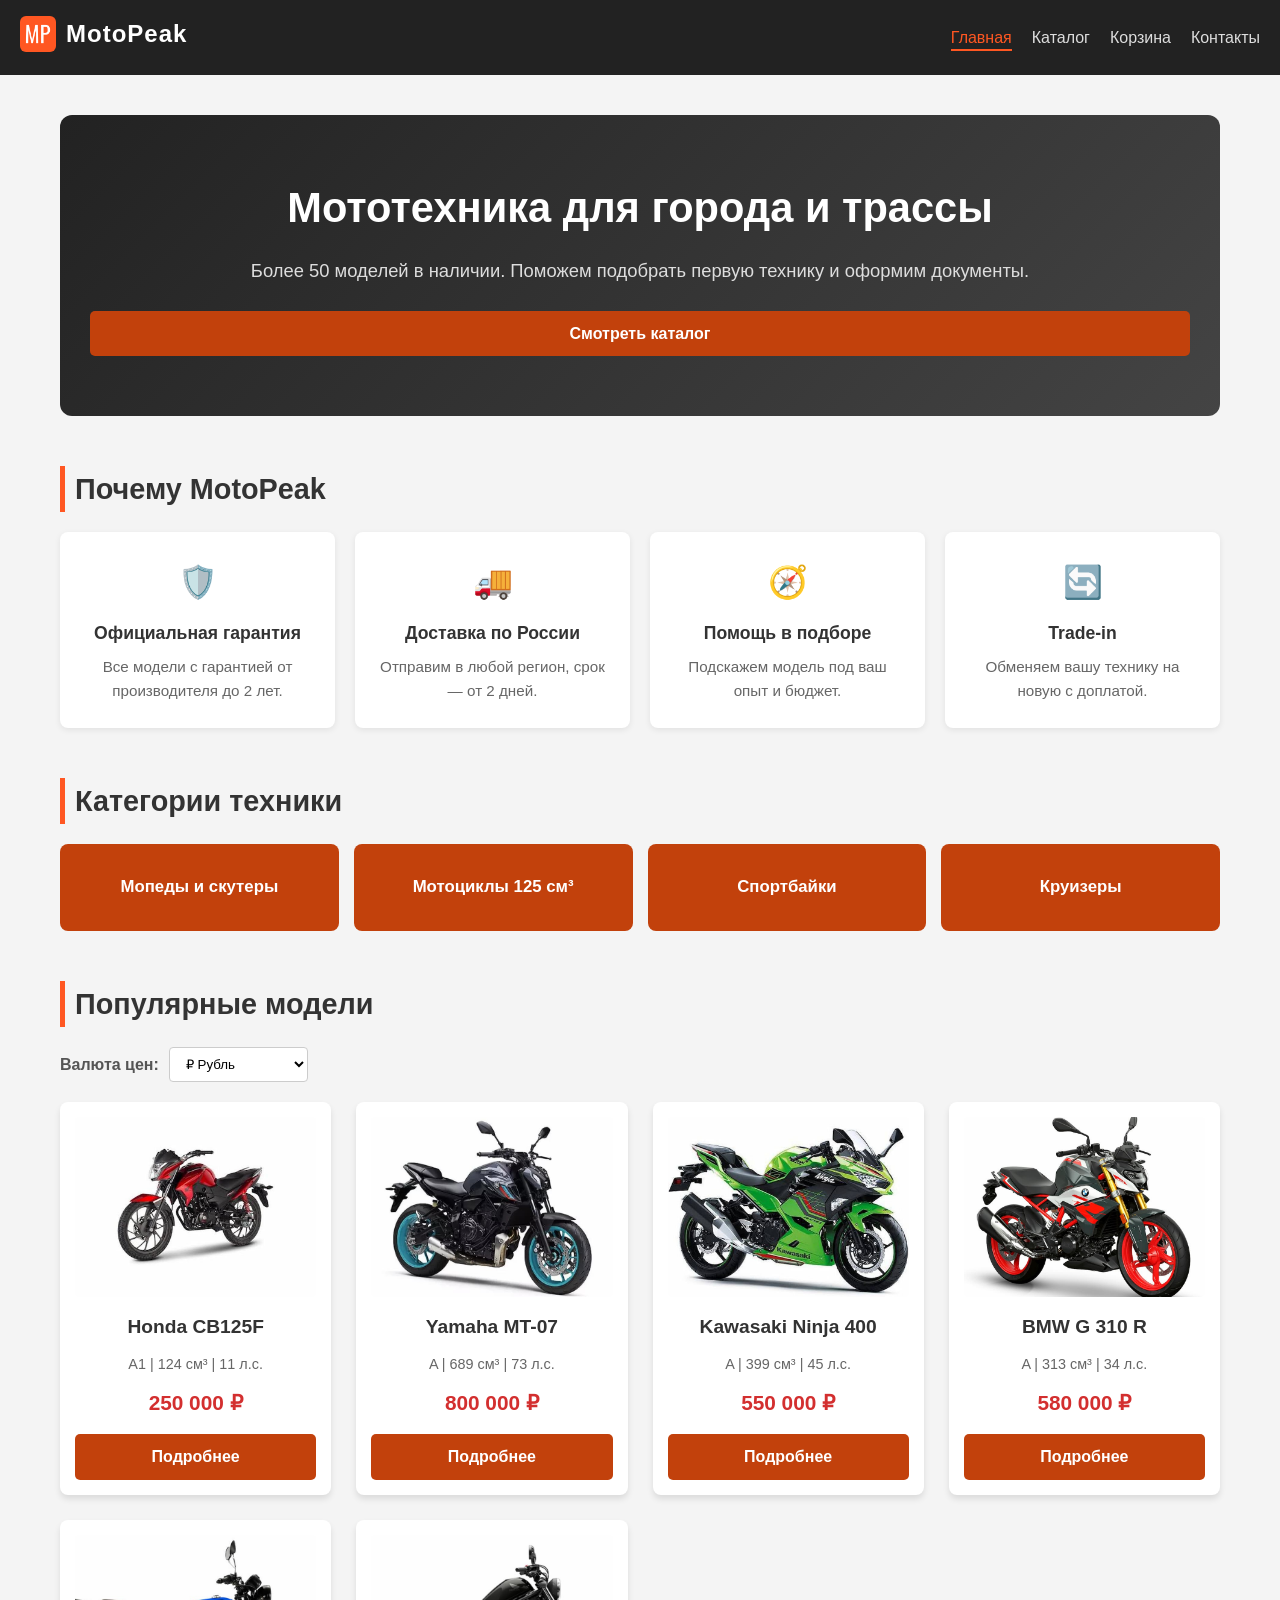
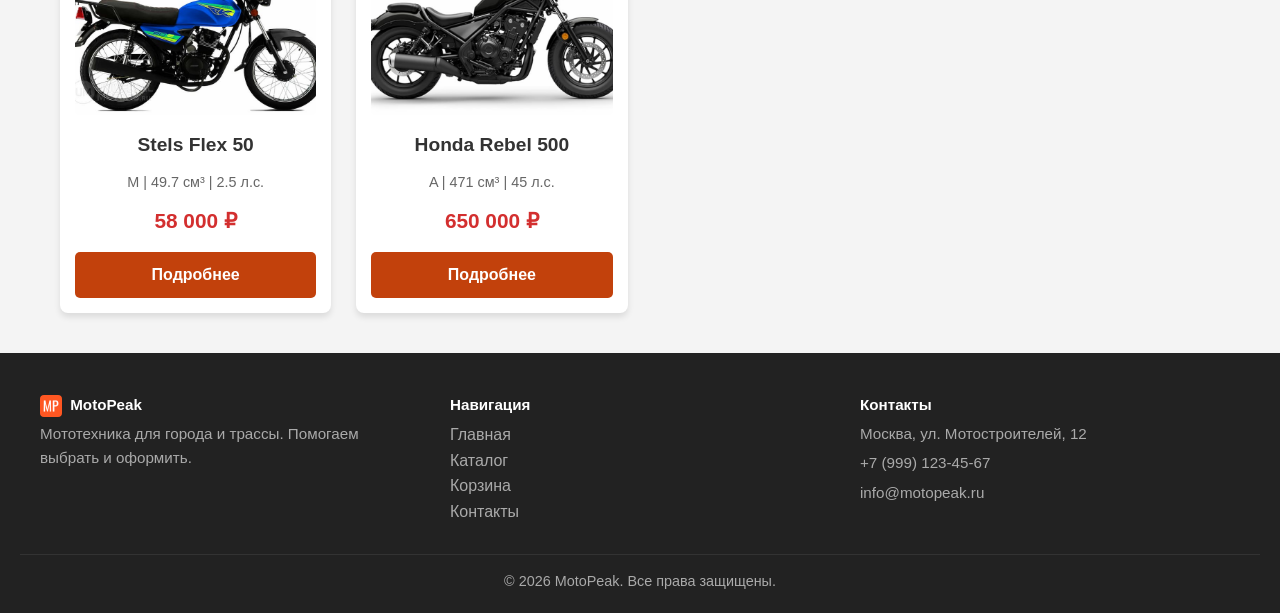
==== commit 0bccb7a4: "ПР2" ====
--- a/index.html
+++ b/index.html
@@ -10,6 +10,7 @@
     <link rel="apple-touch-icon" sizes="180x180" href="img/favicon/apple-touch-icon.png">
     <link rel="shortcut icon" href="img/favicon/favicon.ico">
     <link rel="stylesheet" href="css/style.css">
+    <script src="js/currency.js" defer></script>
 </head>
 <body>
     <header class="header">
@@ -80,47 +81,57 @@
         <!-- Популярные модели -->
         <section class="featured">
             <h2>Популярные модели</h2>
+            <div class="currency-bar">
+                <label for="currency-select">Валюта цен:</label>
+                <select id="currency-select" name="currency">
+                    <option value="RUB">₽ Рубль</option>
+                    <option value="USD">$ Доллар США</option>
+                    <option value="EUR">€ Евро</option>
+                    <option value="CNY">¥ Юань</option>
+                </select>
+                <span class="currency-status" id="currency-status" role="status" aria-live="polite"></span>
+            </div>
             <div class="product-grid">
                 <article class="product-card">
                     <img src="img/honda-cb125f.jpg" alt="Мотоцикл Honda CB125F" class="product-img">
                     <h3>Honda CB125F</h3>
                     <p class="specs">A1 | 124 см³ | 11 л.с.</p>
-                    <p class="price">250 000 ₽</p>
+                    <p class="price" data-price-rub="250000">250 000 ₽</p>
                     <a href="item.html" class="btn">Подробнее</a>
                 </article>
                 <article class="product-card">
                     <img src="img/yamaha-mt07.jpg" alt="Мотоцикл Yamaha MT-07" class="product-img">
                     <h3>Yamaha MT-07</h3>
                     <p class="specs">A | 689 см³ | 73 л.с.</p>
-                    <p class="price">800 000 ₽</p>
+                    <p class="price" data-price-rub="800000">800 000 ₽</p>
                     <a href="item.html" class="btn">Подробнее</a>
                 </article>
                 <article class="product-card">
                     <img src="img/kawasaki-ninja400.jpg" alt="Мотоцикл Kawasaki Ninja 400" class="product-img">
                     <h3>Kawasaki Ninja 400</h3>
                     <p class="specs">A | 399 см³ | 45 л.с.</p>
-                    <p class="price">550 000 ₽</p>
+                    <p class="price" data-price-rub="550000">550 000 ₽</p>
                     <a href="item.html" class="btn">Подробнее</a>
                 </article>
                 <article class="product-card">
                     <img src="img/bmw-g310r.jpg" alt="Мотоцикл BMW G 310 R" class="product-img">
                     <h3>BMW G 310 R</h3>
                     <p class="specs">A | 313 см³ | 34 л.с.</p>
-                    <p class="price">580 000 ₽</p>
+                    <p class="price" data-price-rub="580000">580 000 ₽</p>
                     <a href="item.html" class="btn">Подробнее</a>
                 </article>
                 <article class="product-card">
                     <img src="img/stels-flex50.jpg" alt="Скутер Stels Flex 50" class="product-img">
                     <h3>Stels Flex 50</h3>
                     <p class="specs">M | 49.7 см³ | 2.5 л.с.</p>
-                    <p class="price">58 000 ₽</p>
+                    <p class="price" data-price-rub="58000">58 000 ₽</p>
                     <a href="item.html" class="btn">Подробнее</a>
                 </article>
                 <article class="product-card">
                     <img src="img/honda-rebel500.jpg" alt="Мотоцикл Honda Rebel 500" class="product-img">
                     <h3>Honda Rebel 500</h3>
                     <p class="specs">A | 471 см³ | 45 л.с.</p>
-                    <p class="price">650 000 ₽</p>
+                    <p class="price" data-price-rub="650000">650 000 ₽</p>
                     <a href="item.html" class="btn">Подробнее</a>
                 </article>
             </div>
@@ -152,4 +163,4 @@
         <p class="footer-bottom">&copy; 2026 MotoPeak. Все права защищены.</p>
     </footer>
 </body>
-</html>
+</html>
--- a/css/style.css
+++ b/css/style.css
@@ -18,6 +18,10 @@
 a {
     text-decoration: none;
     color: inherit;
+}
+
+[hidden] {
+    display: none !important;
 }
 
 /* --- Шапка сайта --- */
@@ -469,6 +473,132 @@
     font-weight: bold;
 }
 
+/* --- Форма подбора --- */
+.filter-group input {
+    width: 150px;
+    padding: 8px 12px;
+    border: 1px solid #ccc;
+    border-radius: 4px;
+    font-family: inherit;
+    background-color: #f9f9f9;
+}
+
+.filter-group .field-error {
+    max-width: 150px;
+}
+
+.filter-actions {
+    display: flex;
+    gap: 10px;
+    align-items: flex-end;
+}
+
+.filter-actions .btn {
+    width: auto;
+}
+
+/* --- Сообщения об ошибках проверки --- */
+.field-error {
+    display: block;
+    margin-top: 4px;
+    font-size: 0.875rem;
+    color: #b3261e;
+}
+
+input.is-invalid, textarea.is-invalid {
+    border-color: #b3261e;
+    background-color: #fff5f5;
+}
+
+.form-group-checkbox label {
+    display: flex;
+    gap: 8px;
+    align-items: flex-start;
+    font-weight: normal;
+}
+
+.form-group-checkbox input {
+    width: auto;
+    margin-top: 5px;
+}
+
+.form-success {
+    margin-top: 15px;
+    padding: 12px 15px;
+    background-color: #e8f5e9;
+    color: #1b5e20;
+    border-left: 4px solid #2e7d32;
+    border-radius: 4px;
+}
+
+/* --- Выбор валюты и результаты подбора --- */
+.currency-bar {
+    display: flex;
+    flex-wrap: wrap;
+    align-items: center;
+    gap: 10px;
+    margin-bottom: 20px;
+}
+
+.currency-bar label {
+    font-weight: bold;
+    color: #555;
+}
+
+.currency-bar select {
+    padding: 8px 12px;
+    border: 1px solid #ccc;
+    border-radius: 4px;
+    font-family: inherit;
+    background-color: #fff;
+}
+
+.currency-status {
+    font-size: 0.9rem;
+    color: #555;
+}
+
+.currency-status.is-error {
+    color: #b3261e;
+}
+
+.currency-status.is-loading::before {
+    content: "";
+    display: inline-block;
+    width: 12px;
+    height: 12px;
+    margin-right: 6px;
+    border: 2px solid #c2410c;
+    border-right-color: transparent;
+    border-radius: 50%;
+    vertical-align: -2px;
+    animation: spin 0.8s linear infinite;
+}
+
+@keyframes spin {
+    to { transform: rotate(360deg); }
+}
+
+@media (prefers-reduced-motion: reduce) {
+    .currency-status.is-loading::before {
+        animation: none;
+    }
+}
+
+.result-count {
+    margin-bottom: 15px;
+    color: #555;
+}
+
+.empty-message {
+    padding: 20px;
+    margin-bottom: 20px;
+    background: #fff;
+    border-radius: 8px;
+    text-align: center;
+    color: #555;
+}
+
 /* --- Адаптивность --- */
 @media (max-width: 768px) {
     .item-container, .contacts-container {
@@ -481,6 +611,18 @@
 }
 
 @media (max-width: 600px) {
+    .filter-group,
+    .filter-group input,
+    .filter-group select,
+    .filter-actions {
+        width: 100%;
+    }
+    .filter-group .field-error {
+        max-width: none;
+    }
+    .filter-actions .btn {
+        flex: 1;
+    }
     .header {
         flex-direction: column;
         gap: 15px;
